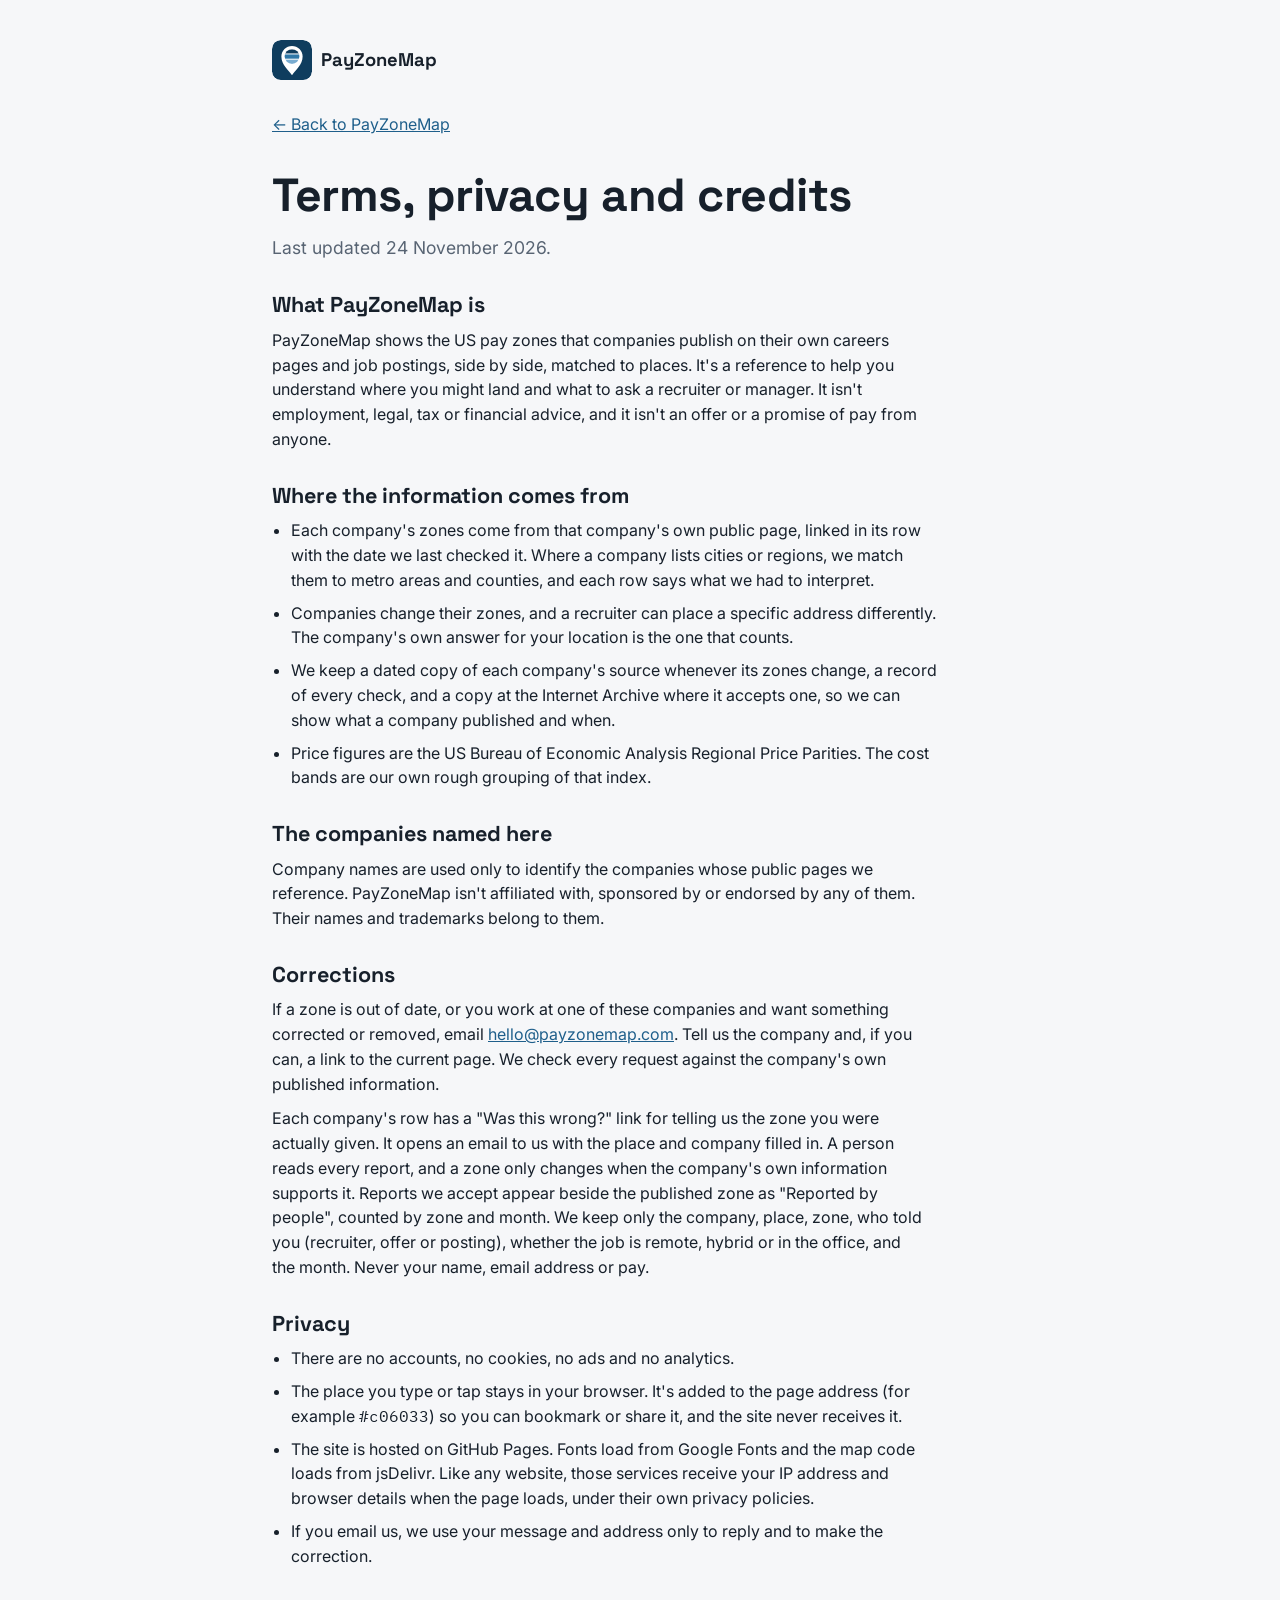
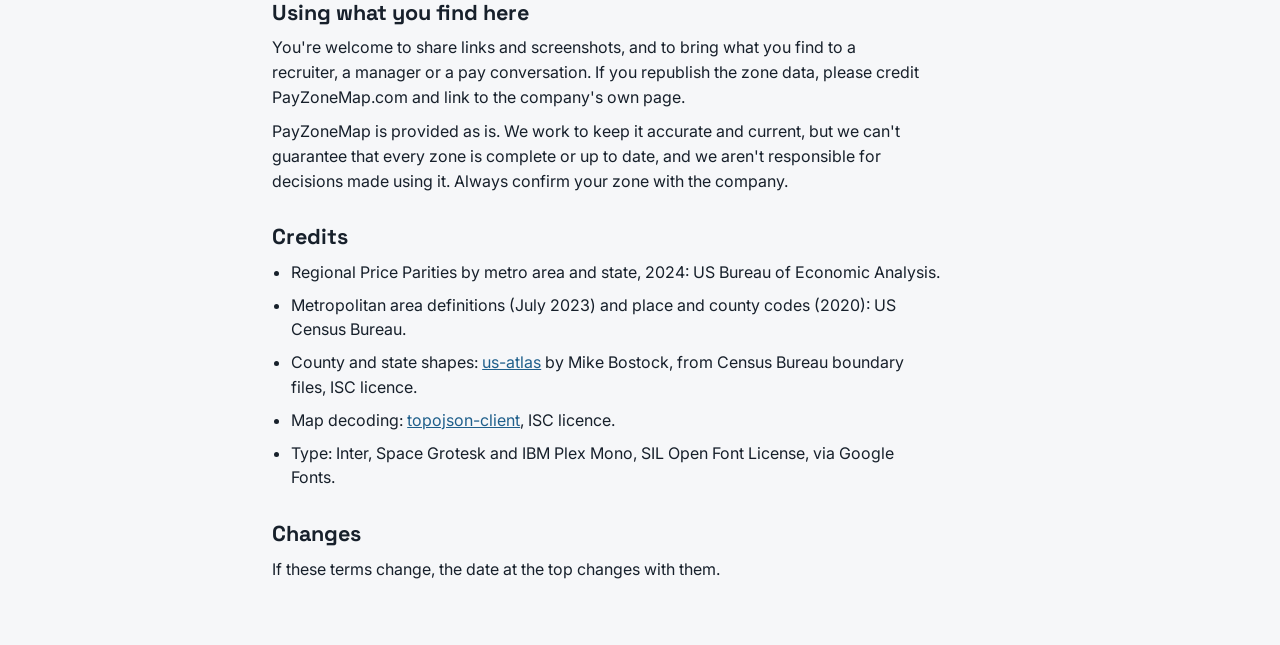
==== terms.html @ 1d2163d4 "Brand and icons, Why only the US?, reported by people layer Co-Authored-By: Claude Opus 5.5 <noreply" ====
<!doctype html>
<html lang="en">
<head>
<meta name="viewport" content="width=device-width, initial-scale=1, viewport-fit=cover">
<meta charset="utf-8">
<title>Terms, privacy and credits · PayZoneMap</title>
<meta name="claude:viewport-fit-sides" content="cover">
<meta name="description" content="PayZoneMap's terms, privacy and credits.">
<link rel="canonical" href="https://payzonemap.com/terms.html">
<meta name="theme-color" content="#f6f7f9" media="(prefers-color-scheme: light)">
<meta name="theme-color" content="#11161c" media="(prefers-color-scheme: dark)">
<link rel="icon" href="/favicon.ico" sizes="any">
<link rel="icon" type="image/svg+xml" href="/favicon.svg">
<link rel="apple-touch-icon" href="/apple-touch-icon.png">
<link rel="manifest" href="/site.webmanifest">
<meta property="og:type" content="website">
<meta property="og:site_name" content="PayZoneMap">
<meta property="og:url" content="https://payzonemap.com/terms.html">
<meta property="og:title" content="Terms, privacy and credits · PayZoneMap">
<meta property="og:description" content="PayZoneMap's terms, privacy and credits.">
<meta property="og:image" content="https://payzonemap.com/og-image.png">
<meta property="og:image:width" content="1200">
<meta property="og:image:height" content="630">
<meta property="og:image:alt" content="The PayZoneMap pin beside the words Which pay zone am I in?, and a US county map shaded by typical pay zone">
<meta name="twitter:card" content="summary_large_image">
<meta name="twitter:image" content="https://payzonemap.com/og-image.png">

<link rel="preconnect" href="https://fonts.googleapis.com">
<link rel="preconnect" href="https://fonts.gstatic.com" crossorigin>
<link rel="stylesheet" href="https://fonts.googleapis.com/css2?family=Inter:wght@400;500;600&family=Space+Grotesk:wght@500;700&family=IBM+Plex+Mono:wght@500&display=swap">
<link rel="stylesheet" href="styles.css?v=173ad420ff">
<!--
  Legal text is one document, so it lives here as a whole page instead of in
  the app.js string catalogue: a translation of terms is reviewed and
  published as a whole document, never assembled from keys.
  DRAFT 23 Nov 2026: to be read by a lawyer before launch. See CLAUDE.md.
-->

</head>
<body>
<main class="doc">
  <a class="brandmark" href="/"><img src="/brand/logo.svg" alt="" width="40" height="40"><span>PayZoneMap</span></a>
  <p><a href="./">&larr; Back to PayZoneMap</a></p>

  <header class="intro">
    <h1>Terms, privacy and credits</h1>
    <p class="lede">Last updated 24 November 2026.</p>
  </header>

  <section>
    <h2>What PayZoneMap is</h2>
    <p>PayZoneMap shows the US pay zones that companies publish on their own careers pages and job postings, side by side, matched to places. It's a reference to help you understand where you might land and what to ask a recruiter or manager. It isn't employment, legal, tax or financial advice, and it isn't an offer or a promise of pay from anyone.</p>
  </section>

  <section>
    <h2>Where the information comes from</h2>
    <ul>
      <li>Each company's zones come from that company's own public page, linked in its row with the date we last checked it. Where a company lists cities or regions, we match them to metro areas and counties, and each row says what we had to interpret.</li>
      <li>Companies change their zones, and a recruiter can place a specific address differently. The company's own answer for your location is the one that counts.</li>
      <li>We keep a dated copy of each company's source whenever its zones change, a record of every check, and a copy at the Internet Archive where it accepts one, so we can show what a company published and when.</li>
      <li>Price figures are the US Bureau of Economic Analysis Regional Price Parities. The cost bands are our own rough grouping of that index.</li>
    </ul>
  </section>

  <section>
    <h2>The companies named here</h2>
    <p>Company names are used only to identify the companies whose public pages we reference. PayZoneMap isn't affiliated with, sponsored by or endorsed by any of them. Their names and trademarks belong to them.</p>
  </section>

  <section>
    <h2>Corrections</h2>
    <p>If a zone is out of date, or you work at one of these companies and want something corrected or removed, email <a href="mailto:hello@payzonemap.com">hello@payzonemap.com</a>. Tell us the company and, if you can, a link to the current page. We check every request against the company's own published information.</p>
    <p>Each company's row has a "Was this wrong?" link for telling us the zone you were actually given. It opens an email to us with the place and company filled in. A person reads every report, and a zone only changes when the company's own information supports it. Reports we accept appear beside the published zone as "Reported by people", counted by zone and month. We keep only the company, place, zone, who told you (recruiter, offer or posting), whether the job is remote, hybrid or in the office, and the month. Never your name, email address or pay.</p>
  </section>

  <section>
    <h2>Privacy</h2>
    <ul>
      <li>There are no accounts, no cookies, no ads and no analytics.</li>
      <li>The place you type or tap stays in your browser. It's added to the page address (for example <span class="num">#c06033</span>) so you can bookmark or share it, and the site never receives it.</li>
      <li>The site is hosted on GitHub Pages. Fonts load from Google Fonts and the map code loads from jsDelivr. Like any website, those services receive your IP address and browser details when the page loads, under their own privacy policies.</li>
      <li>If you email us, we use your message and address only to reply and to make the correction.</li>
    </ul>
  </section>

  <section>
    <h2>Using what you find here</h2>
    <p>You're welcome to share links and screenshots, and to bring what you find to a recruiter, a manager or a pay conversation. If you republish the zone data, please credit PayZoneMap.com and link to the company's own page.</p>
    <p>PayZoneMap is provided as is. We work to keep it accurate and current, but we can't guarantee that every zone is complete or up to date, and we aren't responsible for decisions made using it. Always confirm your zone with the company.</p>
  </section>

  <section>
    <h2>Credits</h2>
    <ul>
      <li>Regional Price Parities by metro area and state, 2024: US Bureau of Economic Analysis.</li>
      <li>Metropolitan area definitions (July 2023) and place and county codes (2020): US Census Bureau.</li>
      <li>County and state shapes: <a href="https://github.com/topojson/us-atlas">us-atlas</a> by Mike Bostock, from Census Bureau boundary files, ISC licence.</li>
      <li>Map decoding: <a href="https://github.com/topojson/topojson-client">topojson-client</a>, ISC licence.</li>
      <li>Type: Inter, Space Grotesk and IBM Plex Mono, SIL Open Font License, via Google Fonts.</li>
    </ul>
  </section>

  <section>
    <h2>Changes</h2>
    <p>If these terms change, the date at the top changes with them.</p>
  </section>
</main>
</body>
</html>
---- styles.css ----
/* The Claude artifact skeleton adds these; the public site needs them itself. */
body { margin: 0; }
[hidden] { display: none !important; }
/* Layout: one reading column; the place summary, then a ranked table of companies with a zone ladder per row. */
:root {
  --bg: #f6f7f9;
  --surface: #ffffff;
  --ink: #17202b;
  --muted: #586473;
  --line: #d9dee5;
  --accent: #1f5f8b;
  --accent-soft: #e3eef6;
  --rung-off: #dfe4ea;
  --warn: #8a5a00;
  --warn-soft: #fbf0d9;
  --display: "Space Grotesk", "Helvetica Neue", Arial, sans-serif;
  --body: "Inter", -apple-system, "Segoe UI", Roboto, Arial, sans-serif;
  --mono: "IBM Plex Mono", ui-monospace, "SF Mono", Menlo, monospace;
}
@media (prefers-color-scheme: dark) {
  :root:not([data-theme="light"]) {
    --bg: #11161c; --surface: #19212a; --ink: #e8edf2; --muted: #9eabb9; --line: #2c3743;
    --accent: #7dbbe6; --accent-soft: #1d3446; --rung-off: #2f3a46; --warn: #f0c46b; --warn-soft: #3a2f17;
    color-scheme: dark;
  }
}
:root[data-theme="dark"] {
  --bg: #11161c; --surface: #19212a; --ink: #e8edf2; --muted: #9eabb9; --line: #2c3743;
  --accent: #7dbbe6; --accent-soft: #1d3446; --rung-off: #2f3a46; --warn: #f0c46b; --warn-soft: #3a2f17;
  color-scheme: dark;
}
body {
  background: var(--bg); color: var(--ink); font-family: var(--body); font-size: 1rem; line-height: 1.55;
  padding-left: max(16px, env(safe-area-inset-left, 0px));
  padding-right: max(16px, env(safe-area-inset-right, 0px));
  padding-block: 2.5rem 4rem;
}
main { max-width: 60rem; margin: 0 auto; display: grid; gap: 2rem; }
h1, h2, h3 { font-family: var(--display); text-wrap: balance; margin: 0; line-height: 1.15; }
h1 { font-size: clamp(2rem, 5vw, 2.9rem); font-weight: 700; letter-spacing: -0.01em; }
h2 { font-size: 1.35rem; font-weight: 700; }
h3 { font-size: 1.05rem; font-weight: 500; }
p { margin: 0; max-width: 65ch; }
a { color: var(--accent); }
:focus-visible { outline: 3px solid var(--accent); outline-offset: 2px; border-radius: 4px; }
.intro { display: grid; gap: 0.75rem; }
.brandmark { display: inline-flex; align-items: center; gap: 0.55rem; justify-self: start; color: var(--ink); text-decoration: none; font-family: var(--display); font-weight: 700; font-size: 1.15rem; }
.brandmark img { width: 2.5rem; height: 2.5rem; border-radius: 0.55rem; }
.lede { color: var(--muted); font-size: 1.1rem; }
.num { font-family: var(--mono); font-variant-numeric: tabular-nums; }

/* Search */
.search { display: grid; gap: 0.4rem; position: relative; max-width: 36rem; }
.search label { font-weight: 600; }
.search input {
  font: inherit; font-size: 1.1rem; padding: 0.75rem 0.9rem; border: 2px solid var(--line);
  border-radius: 8px; background: var(--surface); color: var(--ink); min-width: 0;
}
.search input:focus-visible { border-color: var(--accent); outline-offset: 0; }
.hint { color: var(--muted); font-size: 0.9rem; }
.options {
  position: absolute; top: 100%; left: 0; right: 0; z-index: 5; margin: 0.25rem 0 0; padding: 0.25rem;
  list-style: none; background: var(--surface); border: 1px solid var(--line); border-radius: 8px;
  max-height: 20rem; overflow-y: auto; box-shadow: 0 8px 24px rgb(0 0 0 / 0.12);
}
.options li { padding: 0.55rem 0.7rem; border-radius: 6px; cursor: pointer; display: flex; justify-content: space-between; gap: 1rem; }
.options li[aria-selected="true"], .options li:hover { background: var(--accent-soft); }
.options .kind { color: var(--muted); font-size: 0.85rem; white-space: nowrap; }

/* Place summary */
.place { display: grid; gap: 1rem; padding: 1.4rem; background: var(--surface); border: 1px solid var(--line); border-radius: 12px; }
.place .where { color: var(--muted); font-size: 0.9rem; text-transform: uppercase; letter-spacing: 0.06em; }
.facts { display: grid; grid-template-columns: repeat(auto-fit, minmax(12rem, 1fr)); gap: 1rem; }
.fact { display: grid; gap: 0.15rem; min-width: 0; }
.fact .big { font-family: var(--display); font-size: 1.7rem; font-weight: 700; }
.fact .what { color: var(--muted); font-size: 0.9rem; }
.example { color: var(--warn); background: var(--warn-soft); padding: 0.35rem 0.6rem; border-radius: 6px; justify-self: start; font-size: 0.9rem; }

/* Company table */
.tablewrap { overflow-x: auto; background: var(--surface); border: 1px solid var(--line); border-radius: 12px; }
table { border-collapse: collapse; width: 100%; min-width: 40rem; }
th, td { text-align: left; padding: 0.85rem 1rem; vertical-align: top; border-bottom: 1px solid var(--line); }
tr:last-child td { border-bottom: 0; }
th { font-size: 0.8rem; text-transform: uppercase; letter-spacing: 0.06em; color: var(--muted); font-weight: 600; }
td.co { font-weight: 600; }
.zone { font-family: var(--display); font-weight: 700; font-size: 1.1rem; }
.zone.unknown { color: var(--warn); font-family: var(--body); font-size: 1rem; font-weight: 600; }
.ladder { display: flex; gap: 3px; margin-top: 0.35rem; }
.ladder span { width: 1.4rem; height: 0.45rem; border-radius: 2px; background: var(--rung-off); }
.ladder span.on { background: var(--accent); }
.rank { font-size: 0.85rem; color: var(--muted); }
.why { font-size: 0.92rem; }
.basis { font-size: 0.85rem; margin-top: 0.3rem; }
.basis strong { font-weight: 600; }
.reported { margin-top: 0.45rem; padding: 0.35rem 0.5rem; border-left: 3px solid var(--warn); background: var(--warn-soft); font-size: 0.85rem; border-radius: 0 4px 4px 0; }
.wrong { display: inline-block; margin-top: 0.4rem; font-size: 0.85rem; }
.note { font-size: 0.85rem; color: var(--muted); margin-top: 0.3rem; }
.src { font-size: 0.85rem; }
.src .date { color: var(--muted); display: block; }

/* Map */
.mapsec { display: grid; gap: 0.8rem; }
.mapbar { display: flex; flex-wrap: wrap; gap: 0.75rem 1.25rem; align-items: end; justify-content: space-between; }
.mapbar label { font-weight: 600; display: block; margin-bottom: 0.3rem; }
.mapbar select { font: inherit; padding: 0.5rem 0.7rem; border: 2px solid var(--line); border-radius: 8px; background: var(--surface); color: var(--ink); }
.legend { display: flex; flex-wrap: wrap; gap: 0.4rem 1rem; list-style: none; margin: 0; padding: 0; font-size: 0.9rem; }
.legend li { display: flex; align-items: center; gap: 0.4rem; }
.swatch { width: 1rem; height: 1rem; border-radius: 3px; border: 1px solid var(--line); flex: none; }
.mapbox { background: var(--surface); border: 1px solid var(--line); border-radius: 12px; padding: 0.5rem; }
.mapbox svg { display: block; width: 100%; height: auto; max-width: 100%; }
.mapbox .county { stroke: var(--surface); stroke-width: 0.25; cursor: pointer; }
.mapbox .county:hover { stroke: var(--ink); stroke-width: 1; }
.mapbox .states { fill: none; stroke: var(--surface); stroke-width: 1.1; pointer-events: none; }
.mapbox .you { fill: none; stroke: var(--ink); stroke-width: 2; pointer-events: none; }
.mapcap { min-height: 1.6em; font-size: 0.95rem; }
.maploading { color: var(--muted); padding: 2rem 1rem; text-align: center; }
:root { --z0: #0f3d5e; --z1: #2f78a8; --z2: #79acd0; --z3: #c5dcec; --znone: #d9d4cb; }
@media (prefers-color-scheme: dark) { :root:not([data-theme="light"]) { --z0: #cfe6f7; --z1: #7fb6de; --z2: #3f7aa6; --z3: #1f4565; --znone: #4a4339; } }
:root[data-theme="dark"] { --z0: #cfe6f7; --z1: #7fb6de; --z2: #3f7aa6; --z3: #1f4565; --znone: #4a4339; }

.next { display: grid; gap: 0.6rem; }
.doc { max-width: 46rem; }
.doc section { display: grid; gap: 0.6rem; }
.doc ul { margin: 0; padding-left: 1.2rem; display: grid; gap: 0.5rem; max-width: 65ch; }
.next ul, .about ul { margin: 0; padding-left: 1.2rem; display: grid; gap: 0.4rem; max-width: 65ch; }
.about { display: grid; gap: 0.6rem; color: var(--muted); font-size: 0.92rem; border-top: 1px solid var(--line); padding-top: 1.5rem; }
.about h2 { color: var(--ink); font-size: 1.1rem; }
@media (prefers-reduced-motion: no-preference) { .ladder span { transition: background 0.2s; } }
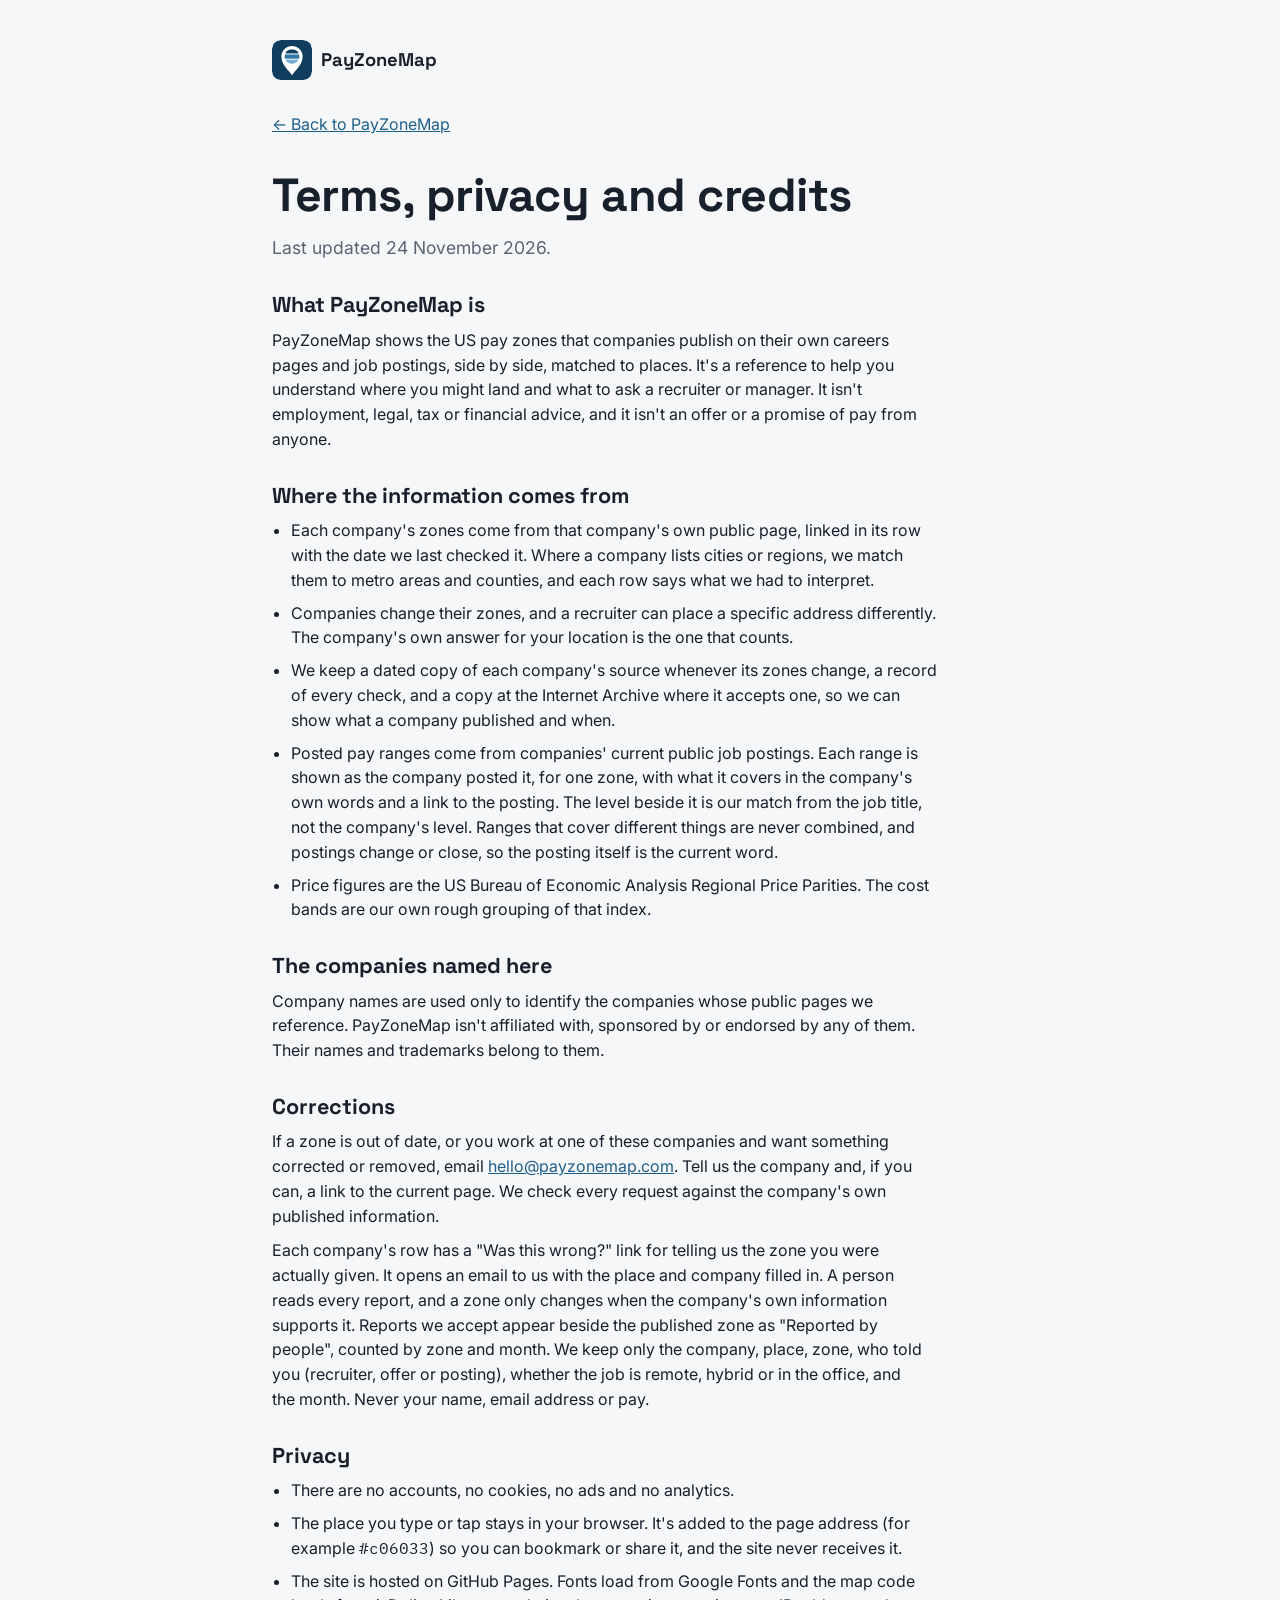
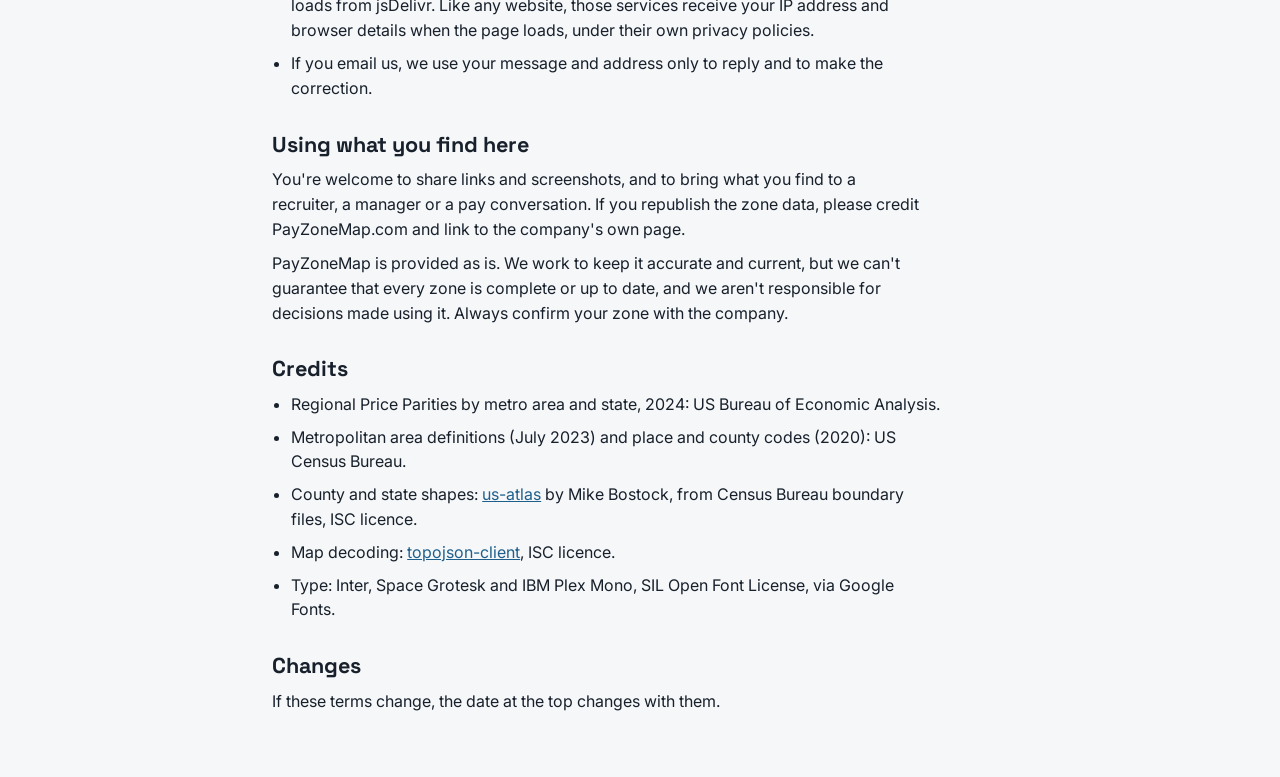
==== commit 10e106c5: "Posted pay ranges by role and level Co-Authored-By: Claude Opus 5.5 <noreply@anthropic.com>" ====
--- a/terms.html
+++ b/terms.html
@@ -28,7 +28,7 @@
 <link rel="preconnect" href="https://fonts.googleapis.com">
 <link rel="preconnect" href="https://fonts.gstatic.com" crossorigin>
 <link rel="stylesheet" href="https://fonts.googleapis.com/css2?family=Inter:wght@400;500;600&family=Space+Grotesk:wght@500;700&family=IBM+Plex+Mono:wght@500&display=swap">
-<link rel="stylesheet" href="styles.css?v=173ad420ff">
+<link rel="stylesheet" href="styles.css?v=c4a6045c71">
 <!--
   Legal text is one document, so it lives here as a whole page instead of in
   the app.js string catalogue: a translation of terms is reviewed and
@@ -58,6 +58,7 @@
       <li>Each company's zones come from that company's own public page, linked in its row with the date we last checked it. Where a company lists cities or regions, we match them to metro areas and counties, and each row says what we had to interpret.</li>
       <li>Companies change their zones, and a recruiter can place a specific address differently. The company's own answer for your location is the one that counts.</li>
       <li>We keep a dated copy of each company's source whenever its zones change, a record of every check, and a copy at the Internet Archive where it accepts one, so we can show what a company published and when.</li>
+      <li>Posted pay ranges come from companies' current public job postings. Each range is shown as the company posted it, for one zone, with what it covers in the company's own words and a link to the posting. The level beside it is our match from the job title, not the company's level. Ranges that cover different things are never combined, and postings change or close, so the posting itself is the current word.</li>
       <li>Price figures are the US Bureau of Economic Analysis Regional Price Parities. The cost bands are our own rough grouping of that index.</li>
     </ul>
   </section>
--- a/styles.css
+++ b/styles.css
@@ -50,7 +50,14 @@
 .num { font-family: var(--mono); font-variant-numeric: tabular-nums; }
 
 /* Search */
-.search { display: grid; gap: 0.4rem; position: relative; max-width: 36rem; }
+.searches { display: grid; grid-template-columns: repeat(auto-fit, minmax(16rem, 1fr)); gap: 1rem 1.5rem; }
+.search { display: grid; gap: 0.4rem; position: relative; min-width: 0; align-content: start; }
+.zonelist { margin: 0; padding: 0; list-style: none; display: grid; gap: 0.7rem; }
+.zonelist li { display: grid; gap: 0.15rem; min-width: 0; }
+.zonelist .zname { font-family: var(--display); font-weight: 700; }
+.zonelist .zplaces { font-size: 0.92rem; color: var(--muted); }
+.mapshowing { margin: 0; font-weight: 600; }
+.linkbtn { font: inherit; background: none; border: 0; padding: 0; color: var(--accent); text-decoration: underline; cursor: pointer; }
 .search label { font-weight: 600; }
 .search input {
   font: inherit; font-size: 1.1rem; padding: 0.75rem 0.9rem; border: 2px solid var(--line);
@@ -119,6 +126,16 @@
 :root[data-theme="dark"] { --z0: #cfe6f7; --z1: #7fb6de; --z2: #3f7aa6; --z3: #1f4565; --znone: #4a4339; }
 
 .next { display: grid; gap: 0.6rem; }
+.paysec { display: grid; gap: 0.8rem; }
+.payfilters { display: flex; flex-wrap: wrap; gap: 0.75rem 1rem; align-items: end; }
+.payfilters > div { display: grid; gap: 0.3rem; min-width: 0; }
+.payfilters .grow { flex: 1 1 14rem; }
+.payfilters label { font-weight: 600; font-size: 0.9rem; }
+.payfilters select, .payfilters input { font: inherit; padding: 0.5rem 0.6rem; border: 2px solid var(--line); border-radius: 8px; background: var(--surface); color: var(--ink); min-width: 0; }
+.paytable .amt { font-family: var(--mono); font-variant-numeric: tabular-nums; white-space: nowrap; }
+.paytable .co { font-weight: 600; }
+.paytable .sub { font-size: 0.85rem; color: var(--muted); }
+.tag { display: inline-block; font-size: 0.78rem; padding: 0.05rem 0.4rem; border-radius: 4px; background: var(--accent-soft); color: var(--ink); margin-top: 0.2rem; }
 .doc { max-width: 46rem; }
 .doc section { display: grid; gap: 0.6rem; }
 .doc ul { margin: 0; padding-left: 1.2rem; display: grid; gap: 0.5rem; max-width: 65ch; }
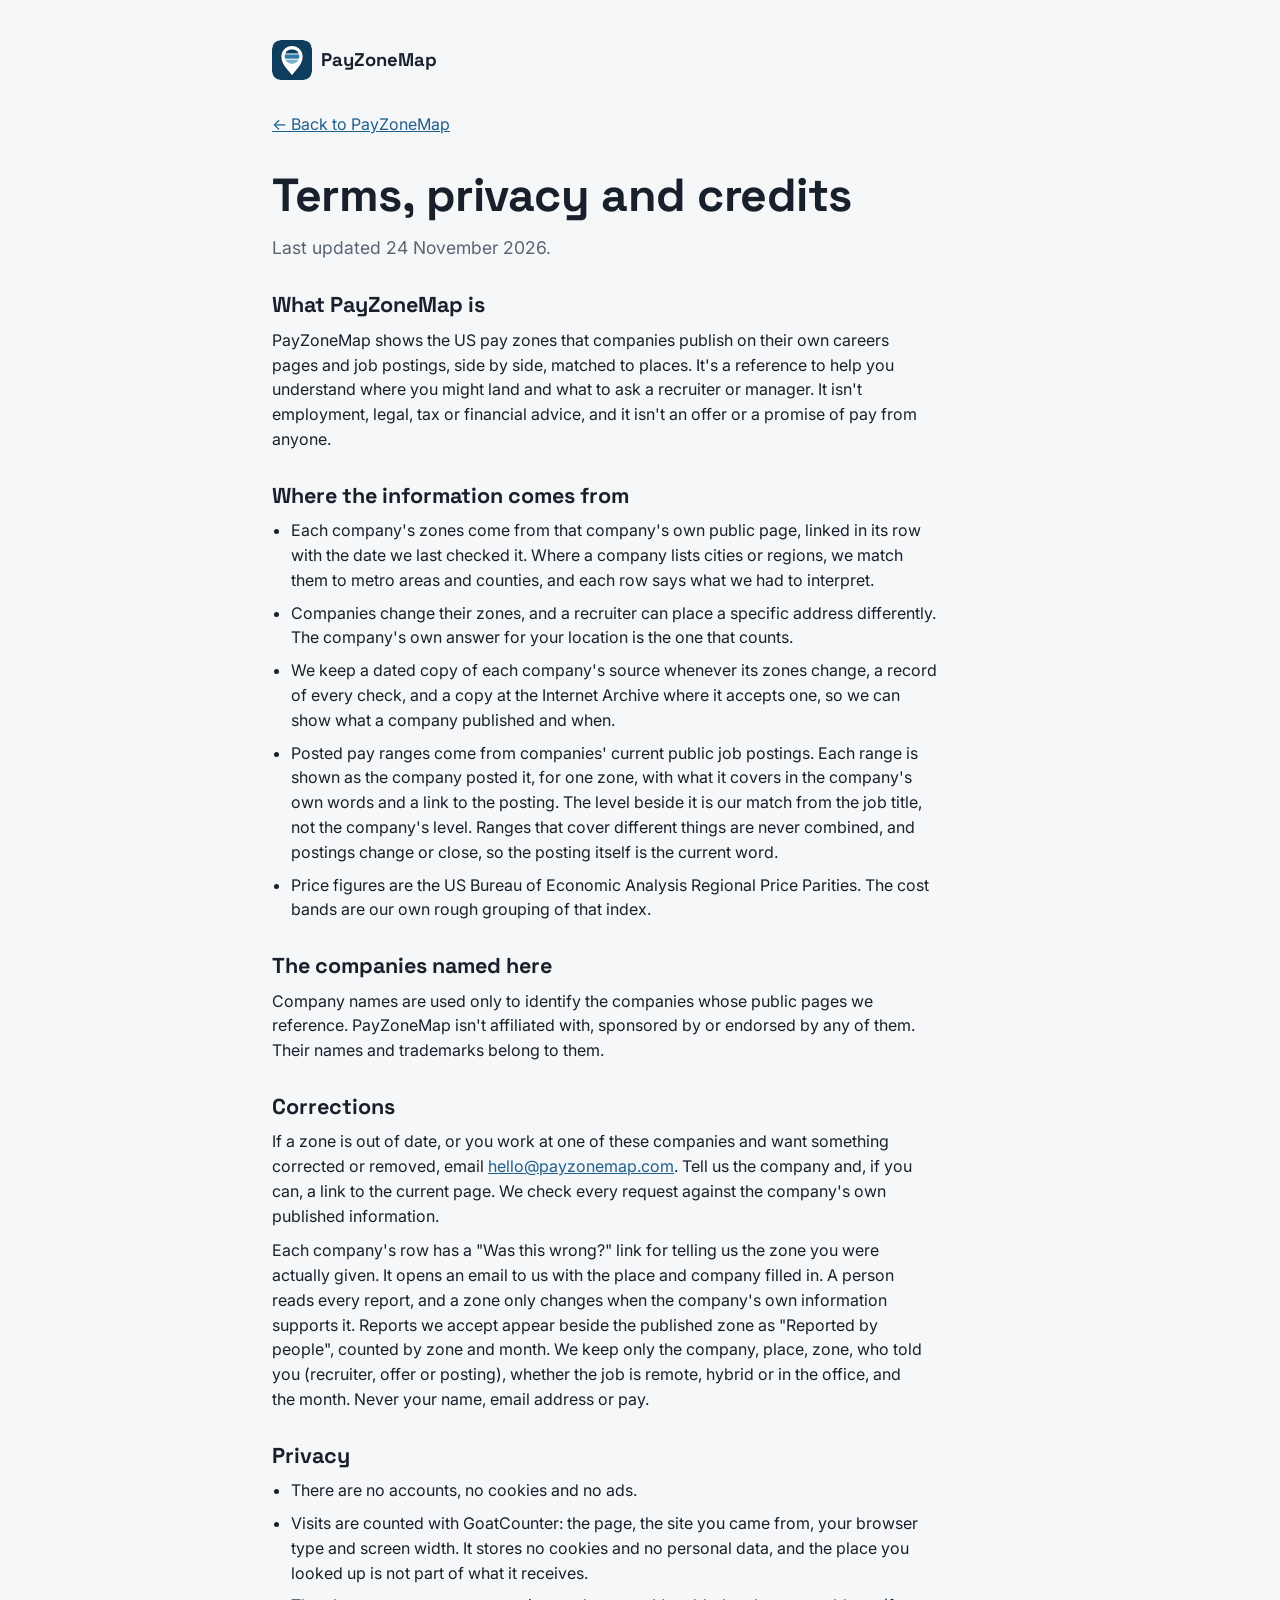
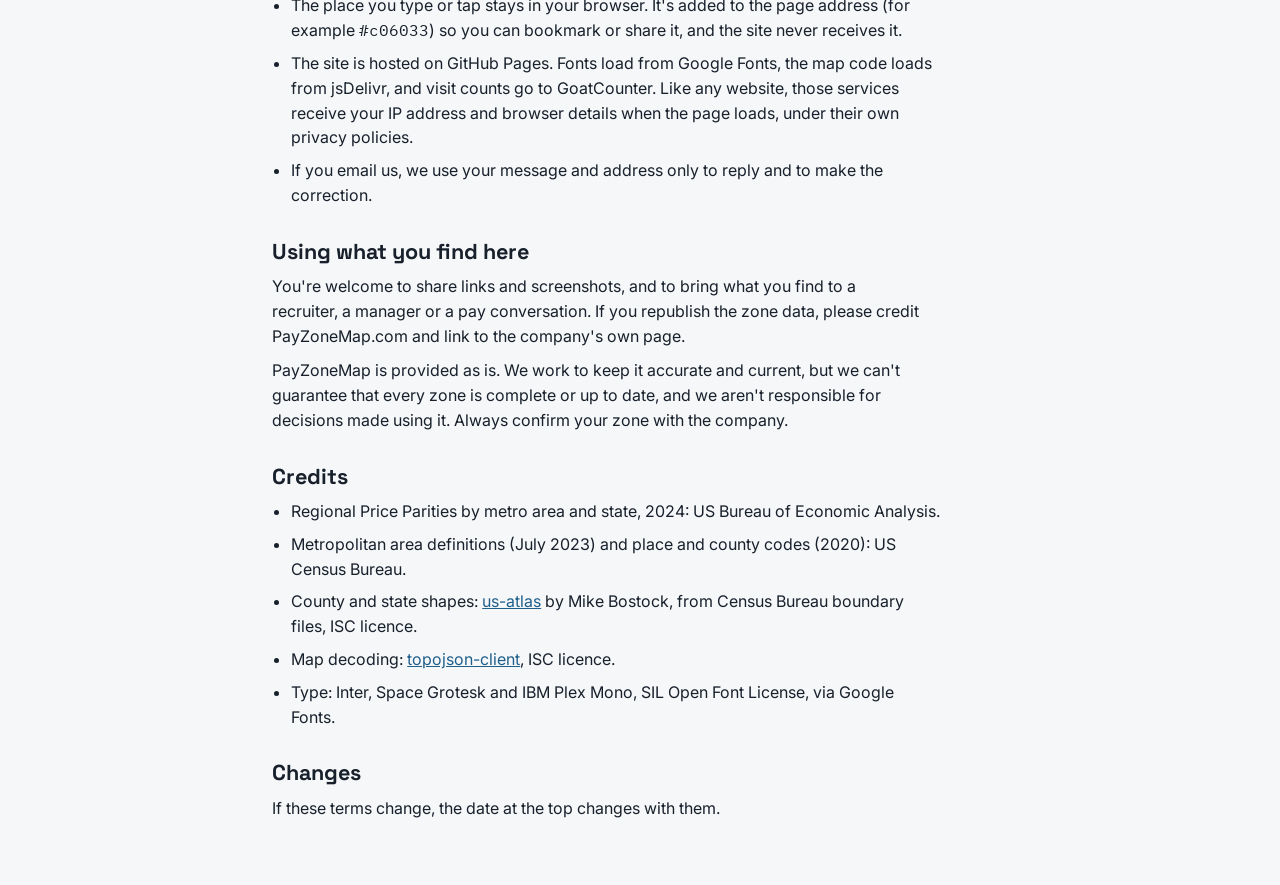
==== commit 9873f407: "Build: GoatCounter visit counts, privacy text Co-Authored-By: Claude Opus 5.5 <noreply@anthropic.com" ====
--- a/terms.html
+++ b/terms.html
@@ -28,7 +28,7 @@
 <link rel="preconnect" href="https://fonts.googleapis.com">
 <link rel="preconnect" href="https://fonts.gstatic.com" crossorigin>
 <link rel="stylesheet" href="https://fonts.googleapis.com/css2?family=Inter:wght@400;500;600&family=Space+Grotesk:wght@500;700&family=IBM+Plex+Mono:wght@500&display=swap">
-<link rel="stylesheet" href="styles.css?v=c4a6045c71">
+<link rel="stylesheet" href="styles.css?v=fa3d47a419">
 <!--
   Legal text is one document, so it lives here as a whole page instead of in
   the app.js string catalogue: a translation of terms is reviewed and
@@ -77,9 +77,10 @@
   <section>
     <h2>Privacy</h2>
     <ul>
-      <li>There are no accounts, no cookies, no ads and no analytics.</li>
+      <li>There are no accounts, no cookies and no ads.</li>
+      <li>Visits are counted with GoatCounter: the page, the site you came from, your browser type and screen width. It stores no cookies and no personal data, and the place you looked up is not part of what it receives.</li>
       <li>The place you type or tap stays in your browser. It's added to the page address (for example <span class="num">#c06033</span>) so you can bookmark or share it, and the site never receives it.</li>
-      <li>The site is hosted on GitHub Pages. Fonts load from Google Fonts and the map code loads from jsDelivr. Like any website, those services receive your IP address and browser details when the page loads, under their own privacy policies.</li>
+      <li>The site is hosted on GitHub Pages. Fonts load from Google Fonts, the map code loads from jsDelivr, and visit counts go to GoatCounter. Like any website, those services receive your IP address and browser details when the page loads, under their own privacy policies.</li>
       <li>If you email us, we use your message and address only to reply and to make the correction.</li>
     </ul>
   </section>
@@ -106,5 +107,6 @@
     <p>If these terms change, the date at the top changes with them.</p>
   </section>
 </main>
+<script data-goatcounter="https://payzonemap.goatcounter.com/count" async src="count.js?v=792b7abd26"></script>
 </body>
 </html>
--- a/styles.css
+++ b/styles.css
@@ -135,6 +135,8 @@
 .paytable .amt { font-family: var(--mono); font-variant-numeric: tabular-nums; white-space: nowrap; }
 .paytable .co { font-weight: 600; }
 .paytable .sub { font-size: 0.85rem; color: var(--muted); }
+.paycov summary { cursor: pointer; font-size: 0.92rem; }
+.paycov ul { margin: 0.5rem 0 0; padding-left: 1.2rem; display: grid; gap: 0.3rem; font-size: 0.9rem; color: var(--muted); }
 .tag { display: inline-block; font-size: 0.78rem; padding: 0.05rem 0.4rem; border-radius: 4px; background: var(--accent-soft); color: var(--ink); margin-top: 0.2rem; }
 .doc { max-width: 46rem; }
 .doc section { display: grid; gap: 0.6rem; }
